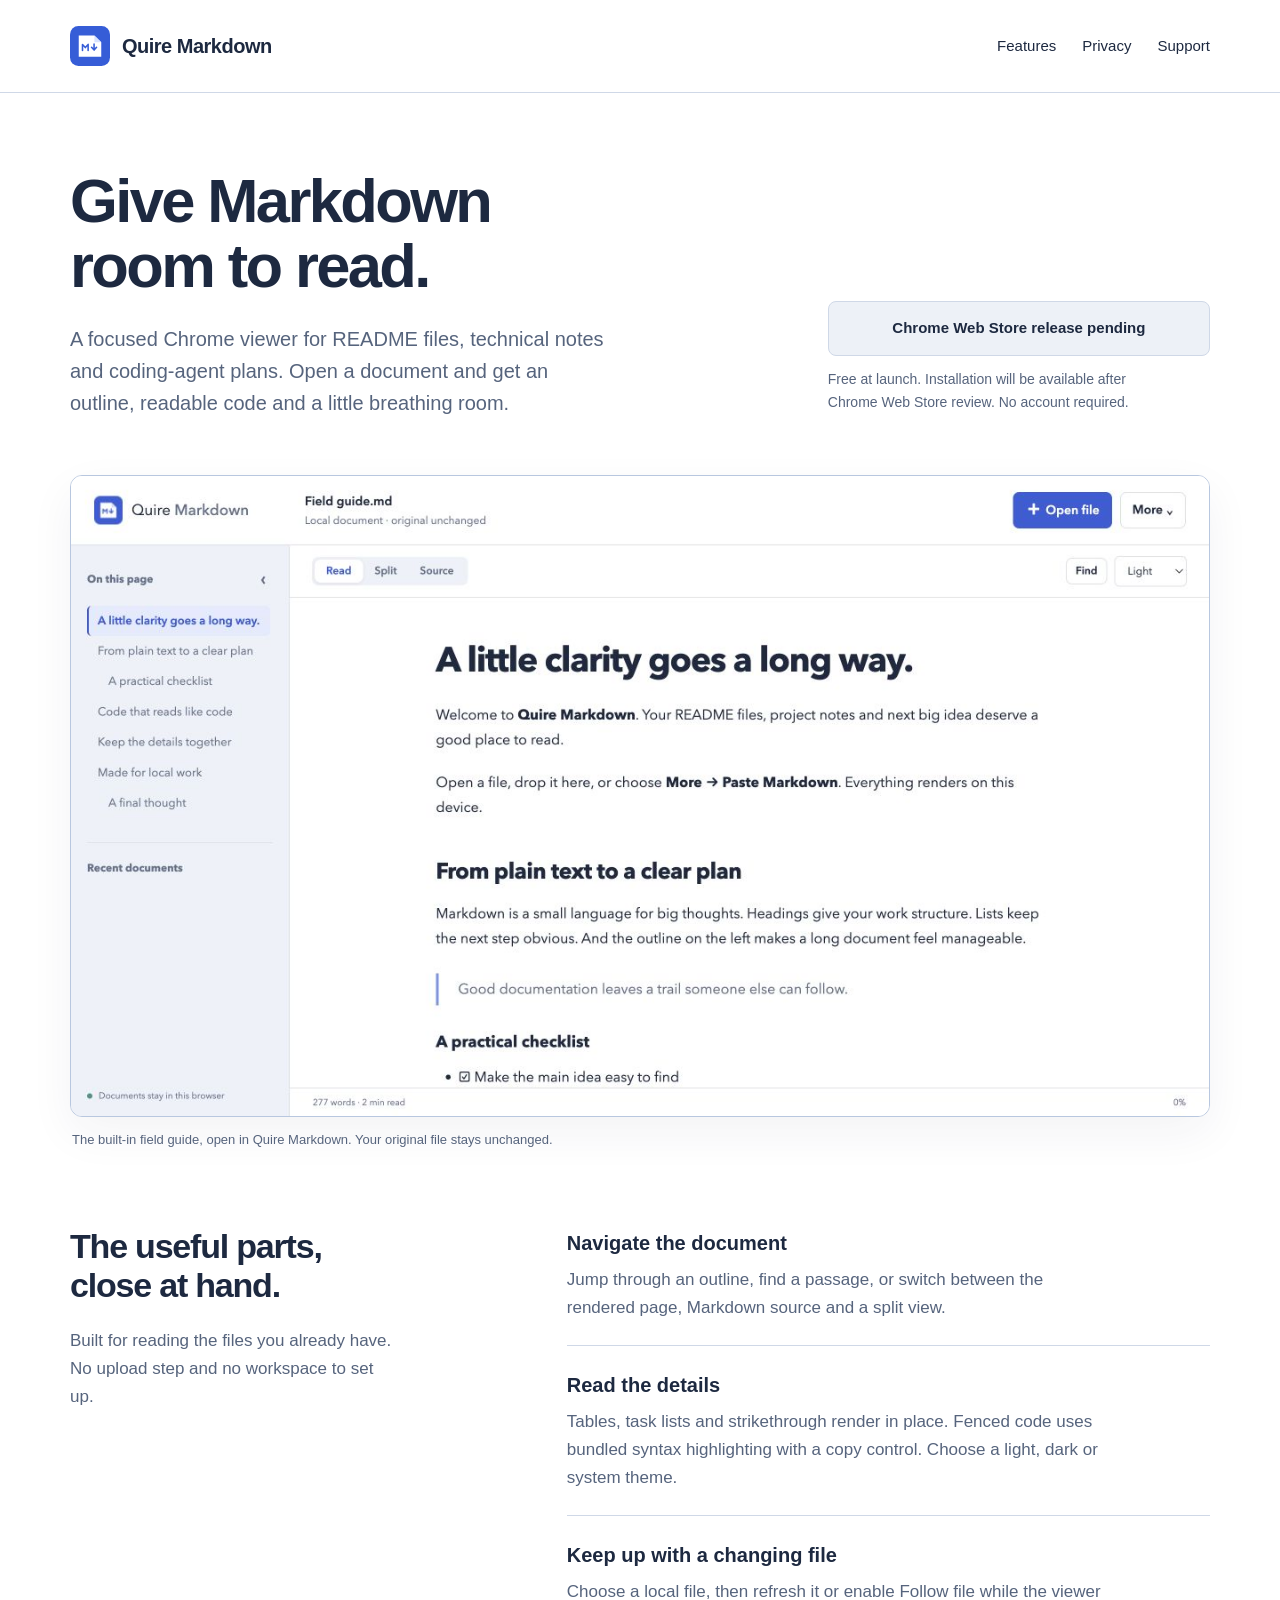
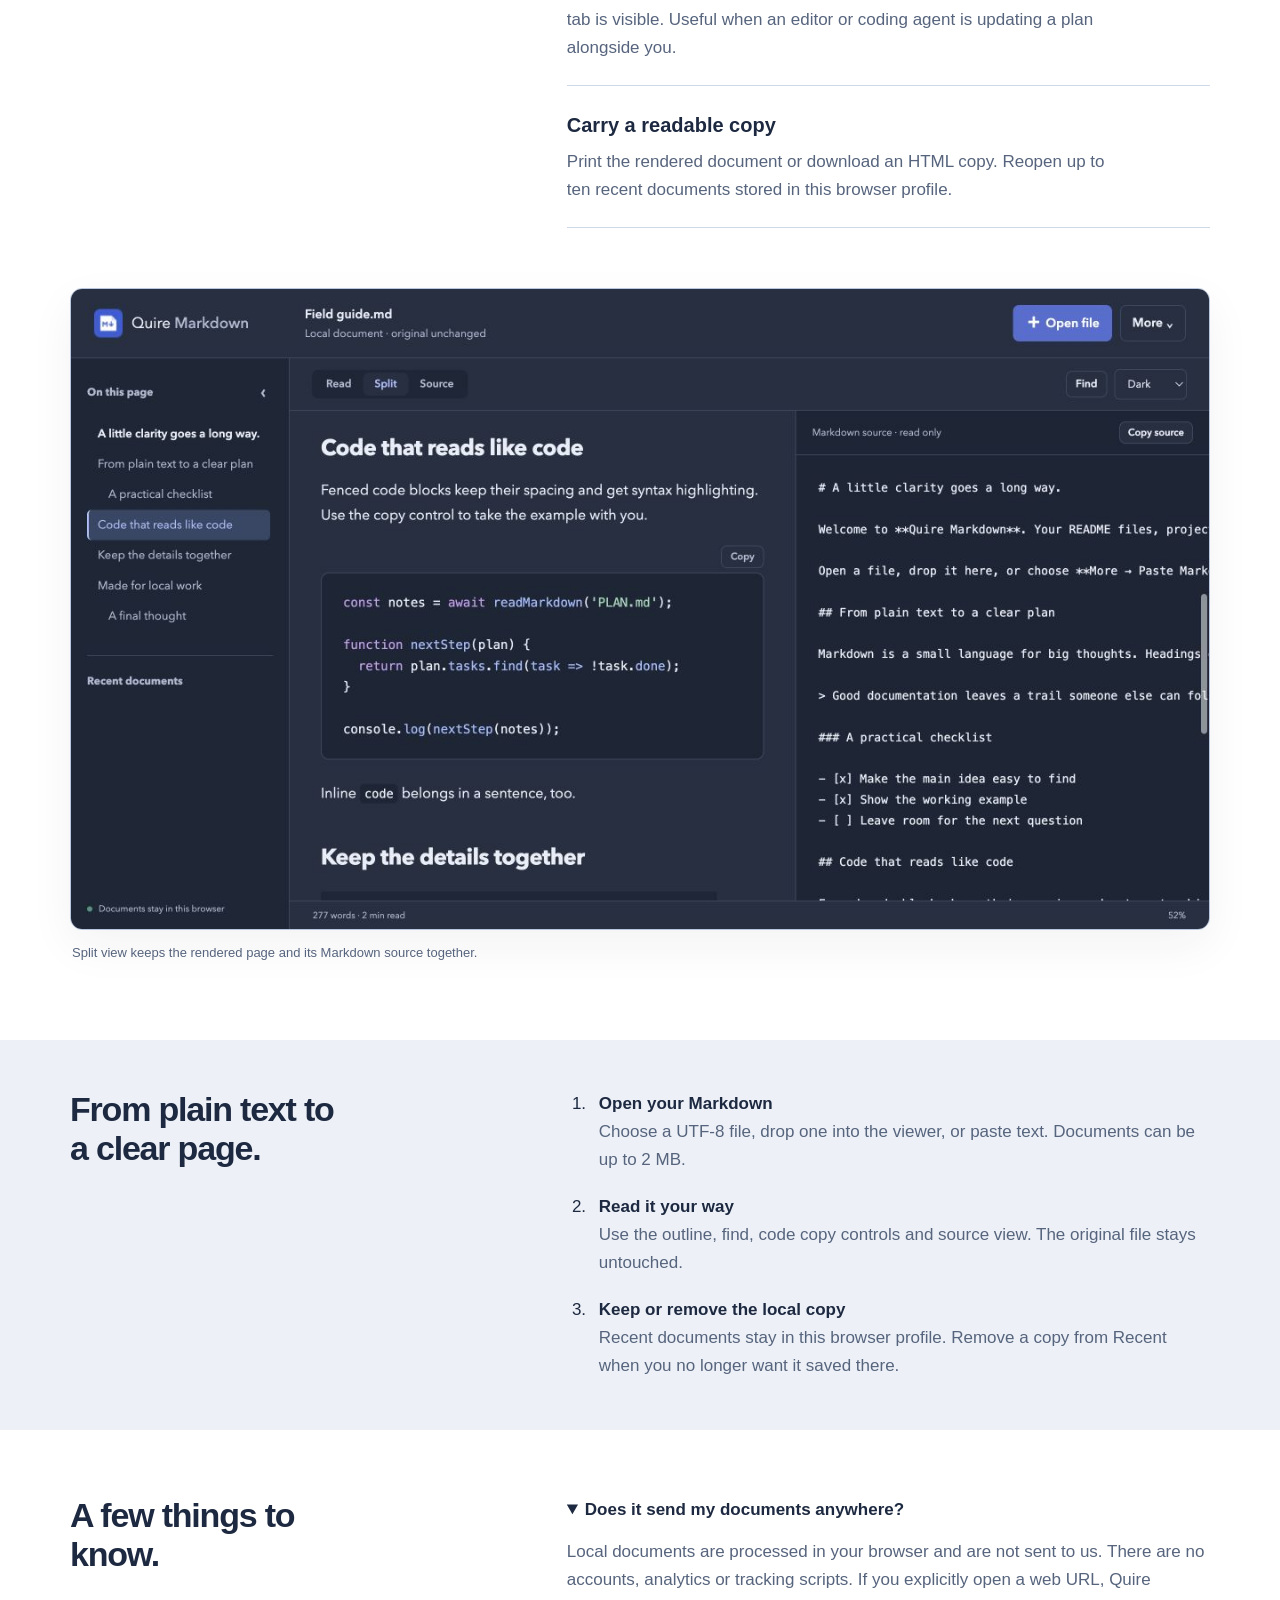
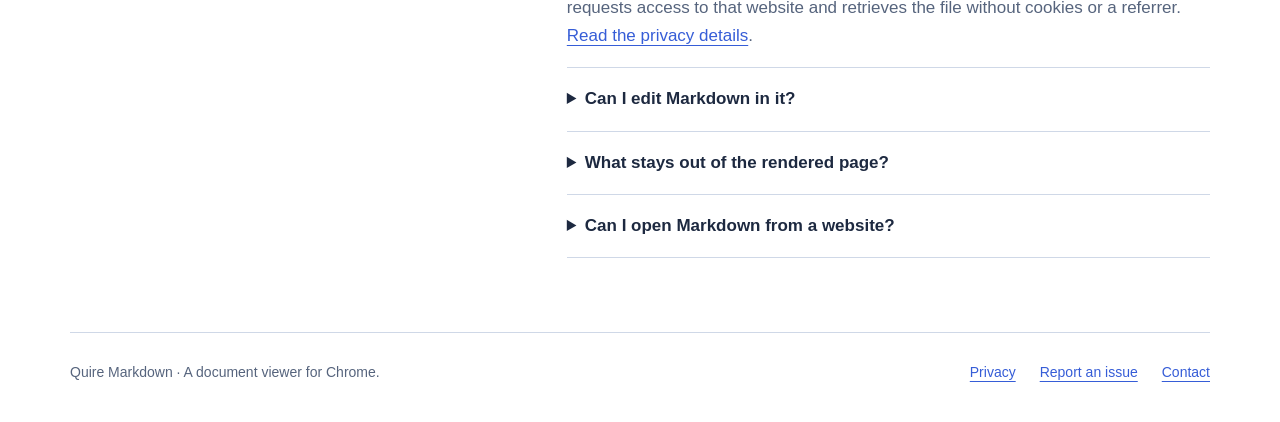
==== index.html @ 9e362818 "Publish Quire Markdown homepage and privacy policy" ====
<!doctype html>
<html lang="en">
<head>
  <meta charset="utf-8">
  <meta name="viewport" content="width=device-width, initial-scale=1">
  <meta name="description" content="A free Chrome extension for reading Markdown files, README documents and technical notes. Outlines, code highlighting, source view and local file refresh.">
  <meta name="theme-color" content="#365dd7">
  <meta property="og:type" content="website">
  <meta property="og:title" content="Quire Markdown — Give Markdown room to read">
  <meta property="og:description" content="Read local Markdown with a clear outline, highlighted code and a source view. Free, no accounts, no tracking.">
  <meta property="og:url" content="https://dzoba.github.io/quire-markdown/">
  <meta property="og:image" content="https://dzoba.github.io/quire-markdown/assets/reader-light.png">
  <meta property="og:image:width" content="1280">
  <meta property="og:image:height" content="720">
  <meta name="twitter:card" content="summary_large_image">
  <link rel="canonical" href="https://dzoba.github.io/quire-markdown/">
  <link rel="icon" href="assets/icon.svg" type="image/svg+xml">
  <link rel="stylesheet" href="styles.css">
  <title>Quire Markdown — Viewer for Chrome</title>
</head>
<body>
  <a class="skip" href="#main">Skip to content</a>
  <header><div class="wrap topbar">
    <a class="brand" href="./"><img src="assets/icon.svg" width="40" height="40" alt="">Quire Markdown</a>
    <nav aria-label="Main"><a href="#features">Features</a><a href="privacy.html">Privacy</a><a href="https://github.com/dzoba/quire-markdown/issues">Support</a></nav>
  </div></header>
  <main id="main">
    <div class="wrap">
      <section class="hero" aria-labelledby="headline">
        <div><h1 id="headline">Give Markdown room to read.</h1><p class="intro">A focused Chrome viewer for README files, technical notes and coding-agent plans. Open a document and get an outline, readable code and a little breathing room.</p></div>
        <div class="install"><button type="button" disabled aria-describedby="releaseStatus">Chrome Web Store release pending</button><p id="releaseStatus">Free at launch. Installation will be available after Chrome Web Store review. No account required.</p></div>
      </section>
      <figure class="preview">
        <div class="reader"><img src="assets/reader-light.png" width="1280" height="720" alt="Quire Markdown showing a rendered field guide, a heading outline and controls for reading, source view, find and theme."></div>
        <figcaption>The built-in field guide, open in Quire Markdown. Your original file stays unchanged.</figcaption>
      </figure>
      <section class="features" id="features" aria-labelledby="featuresTitle">
        <div><h2 id="featuresTitle">The useful parts, close at hand.</h2><p class="lead">Built for reading the files you already have. No upload step and no workspace to set up.</p></div>
        <dl class="feature-list">
          <div><dt>Navigate the document</dt><dd>Jump through an outline, find a passage, or switch between the rendered page, Markdown source and a split view.</dd></div>
          <div><dt>Read the details</dt><dd>Tables, task lists and strikethrough render in place. Fenced code uses bundled syntax highlighting with a copy control. Choose a light, dark or system theme.</dd></div>
          <div><dt>Keep up with a changing file</dt><dd>Choose a local file, then refresh it or enable Follow file while the viewer tab is visible. Useful when an editor or coding agent is updating a plan alongside you.</dd></div>
          <div><dt>Carry a readable copy</dt><dd>Print the rendered document or download an HTML copy. Reopen up to ten recent documents stored in this browser profile.</dd></div>
        </dl>
      </section>
      <figure class="preview secondary-preview"><div class="reader"><img src="assets/reader-dark-split.png" width="1280" height="720" loading="lazy" alt="Quire Markdown in its dark theme, with rendered content beside the original Markdown source."></div><figcaption>Split view keeps the rendered page and its Markdown source together.</figcaption></figure>
    </div>
    <section class="how" aria-labelledby="howTitle"><div class="wrap how-inner"><h2 id="howTitle">From plain text to a clear page.</h2><ol class="steps"><li><strong>Open your Markdown</strong><span>Choose a UTF-8 file, drop one into the viewer, or paste text. Documents can be up to 2 MB.</span></li><li><strong>Read it your way</strong><span>Use the outline, find, code copy controls and source view. The original file stays untouched.</span></li><li><strong>Keep or remove the local copy</strong><span>Recent documents stay in this browser profile. Remove a copy from Recent when you no longer want it saved there.</span></li></ol></div></section>
    <section class="wrap faq" aria-labelledby="questionsTitle"><h2 id="questionsTitle">A few things to know.</h2><div class="questions">
      <details open><summary>Does it send my documents anywhere?</summary><p>Local documents are processed in your browser and are not sent to us. There are no accounts, analytics or tracking scripts. If you explicitly open a web URL, Quire requests access to that website and retrieves the file without cookies or a referrer. <a href="privacy.html">Read the privacy details</a>.</p></details>
      <details><summary>Can I edit Markdown in it?</summary><p>Quire Markdown is a viewer. It does not edit or overwrite original files. Edit in your preferred text editor and use Refresh or Follow file to see changes. Follow works for a file selected with Open file during the current viewer session; dropped files and recent copies are snapshots.</p></details>
      <details><summary>What stays out of the rendered page?</summary><p>Images appear as blocked text references. Scripts, styles, forms and embedded content are removed. Diagrams and math are not rendered. Highlighting supports bundled common languages; unknown languages and large code blocks remain readable plain text.</p></details>
      <details><summary>Can I open Markdown from a website?</summary><p>Yes, using a raw HTTP or HTTPS Markdown link after granting that origin access. Redirects are rejected. For a login-protected file or a redirecting link, download the file normally and open the local copy. The extension does not automatically replace every website you visit.</p></details>
    </div></section>
  </main>
  <footer class="wrap footer"><p>Quire Markdown · A document viewer for Chrome.</p><div class="footer-links"><a href="privacy.html">Privacy</a><a href="https://github.com/dzoba/quire-markdown/issues">Report an issue</a><a href="mailto:chris@dzoba.com">Contact</a></div></footer>
</body>
</html>
---- styles.css ----
:root{color-scheme:light;--paper:#fff;--shell:#edf1f7;--ink:#1d2940;--muted:#56647d;--blue:#365dd7;--line:#cfd8e7;--selection:#e4eaff;font-family:"Avenir Next","Segoe UI",sans-serif;color:var(--ink);background:var(--paper);font-synthesis:none}*{box-sizing:border-box}html{scroll-behavior:smooth;scroll-padding-top:24px}body{margin:0;font-size:17px;line-height:1.65}a{color:var(--blue);text-decoration-thickness:1px;text-underline-offset:4px}a:hover{text-decoration-thickness:2px}a:focus-visible,button:focus-visible,summary:focus-visible{outline:3px solid var(--blue);outline-offset:5px}button{font:inherit}.wrap{width:min(1140px,calc(100% - 56px));margin-inline:auto}.skip{position:absolute;left:16px;top:-80px;padding:10px 16px;background:var(--paper);z-index:10}.skip:focus{top:12px}header{border-bottom:1px solid var(--line)}.topbar{min-height:92px;display:flex;align-items:center;justify-content:space-between;gap:24px}.brand{display:inline-flex;align-items:center;gap:12px;color:var(--ink);text-decoration:none;font-size:20px;font-weight:650;letter-spacing:-.5px}.brand img{width:40px;height:40px}nav{display:flex;gap:26px;align-items:center;font-size:15px}nav a{color:var(--ink);text-decoration:none}nav a:hover{text-decoration:underline}.hero{padding:75px 0 56px;display:grid;grid-template-columns:1.3fr .7fr;gap:48px;align-items:end}.hero h1{font-size:clamp(40px,4.8vw,64px);line-height:1.06;letter-spacing:-2.6px;font-weight:650;margin:0 0 25px;max-width:15ch}.hero .intro{font-size:20px;max-width:48ch;margin:0;color:var(--muted);line-height:1.6}.install{padding-bottom:5px}.install button{width:100%;background:var(--shell);border:1px solid var(--line);color:var(--ink);font-size:15px;font-weight:650;padding:14px 18px;border-radius:8px;cursor:default}.install p{font-size:14px;color:var(--muted);margin:12px 0 0;max-width:40ch}.preview{margin:0 0 76px}.reader{border:1px solid #b8c7df;border-radius:12px;overflow:hidden;background:var(--paper);box-shadow:0 16px 46px #1d29400e}.preview img{display:block;width:100%;height:auto}.secondary-preview{margin-top:-12px}.preview figcaption{font-size:13px;color:var(--muted);padding:12px 2px 0}.features{display:grid;grid-template-columns:.8fr 1.2fr;gap:68px;margin-bottom:72px}.features h2,.how h2,.faq h2{font-size:34px;letter-spacing:-1.2px;line-height:1.15;margin:0 0 22px;font-weight:650;max-width:15ch}.features .lead{max-width:34ch;color:var(--muted);margin:0}.feature-list{margin:0}.feature-list>div{padding:0 0 23px;margin:0 0 23px;border-bottom:1px solid var(--line)}.feature-list>div:last-child{margin-bottom:0}.feature-list dt{font-size:20px;font-weight:650;margin-bottom:6px}.feature-list dd{margin:0;color:var(--muted);max-width:58ch}.how{background:var(--shell);padding:50px 0;margin-bottom:66px}.how-inner{display:grid;grid-template-columns:.8fr 1.2fr;gap:68px}.steps{padding-left:24px;margin:0}.steps li{padding:0 0 19px 8px}.steps li:last-child{padding-bottom:0}.steps strong{display:block;font-weight:650}.steps span{color:var(--muted)}.faq{display:grid;grid-template-columns:.8fr 1.2fr;gap:68px;margin-bottom:74px}.questions details{border-bottom:1px solid var(--line);padding:0 0 17px;margin:0 0 17px}.questions summary{cursor:pointer;font-weight:600;padding-right:12px}.questions p{color:var(--muted);margin:14px 0 0}.questions details:last-child{margin:0}.footer{border-top:1px solid var(--line);padding:28px 0 38px;display:flex;justify-content:space-between;gap:28px;color:var(--muted);font-size:14px}.footer p{margin:0}.footer-links{display:flex;gap:24px;flex-wrap:wrap}.policy{max-width:76ch;padding-top:60px;padding-bottom:68px;margin-inline:auto}.policy h1{font-size:48px;letter-spacing:-1.7px;line-height:1.1;margin:0 0 18px}.policy .date{color:var(--muted);font-size:14px;margin:0 0 28px}.policy h2{font-size:25px;line-height:1.25;letter-spacing:-.5px;margin:38px 0 13px}.policy h3{font-size:19px;margin:22px 0 10px}.policy p,.policy li{color:var(--muted)}.policy p{margin:0 0 16px}.policy li{margin-bottom:10px}.policy strong{color:var(--ink)}.policy ul{padding-left:23px}.policy .statement{background:var(--shell);border-left:3px solid var(--blue);padding:20px 24px;color:var(--ink)}.policy .permission-list dt{font-weight:650;margin-top:18px}.policy .permission-list dd{margin:5px 0 0;color:var(--muted)}@media(max-width:860px){.hero{gap:30px;grid-template-columns:1fr;padding-top:52px}.hero h1{max-width:18ch}.hero .intro{max-width:55ch}.install{max-width:355px}.features,.how-inner,.faq{gap:35px;grid-template-columns:.8fr 1.2fr}.features h2,.how h2,.faq h2{font-size:29px}}@media(max-width:600px){.wrap{width:calc(100% - 36px)}.topbar{min-height:83px;gap:14px;flex-wrap:wrap;padding-block:18px}.brand{font-size:18px}.brand img{width:34px;height:34px}nav{font-size:14px;gap:19px}.hero{padding:40px 0 33px}.hero h1{font-size:43px;letter-spacing:-1.9px}.hero .intro{font-size:18px}.preview{margin-bottom:47px}.features,.how-inner,.faq{display:block}.features h2,.how h2,.faq h2{max-width:25ch}.features .lead{margin-bottom:27px;max-width:50ch}.features{margin-bottom:42px}.feature-list dt{font-size:19px}.how{padding:35px 0;margin-bottom:43px}.steps{margin-top:26px}.questions{margin-top:28px}.faq{margin-bottom:44px}.footer{display:block;padding-top:24px}.footer-links{margin-top:18px;gap:18px}.policy{padding-top:38px}.policy h1{font-size:38px}.policy h2{font-size:23px}.policy .statement{padding:17px}}@media(prefers-reduced-motion:reduce){html{scroll-behavior:auto}}@media print{header,.install,.footer,.skip{display:none}.wrap{width:100%}.hero{padding:0}.preview{break-inside:avoid}.reader{box-shadow:none}.how{background:none}.policy{padding:0}.policy a{color:inherit}}
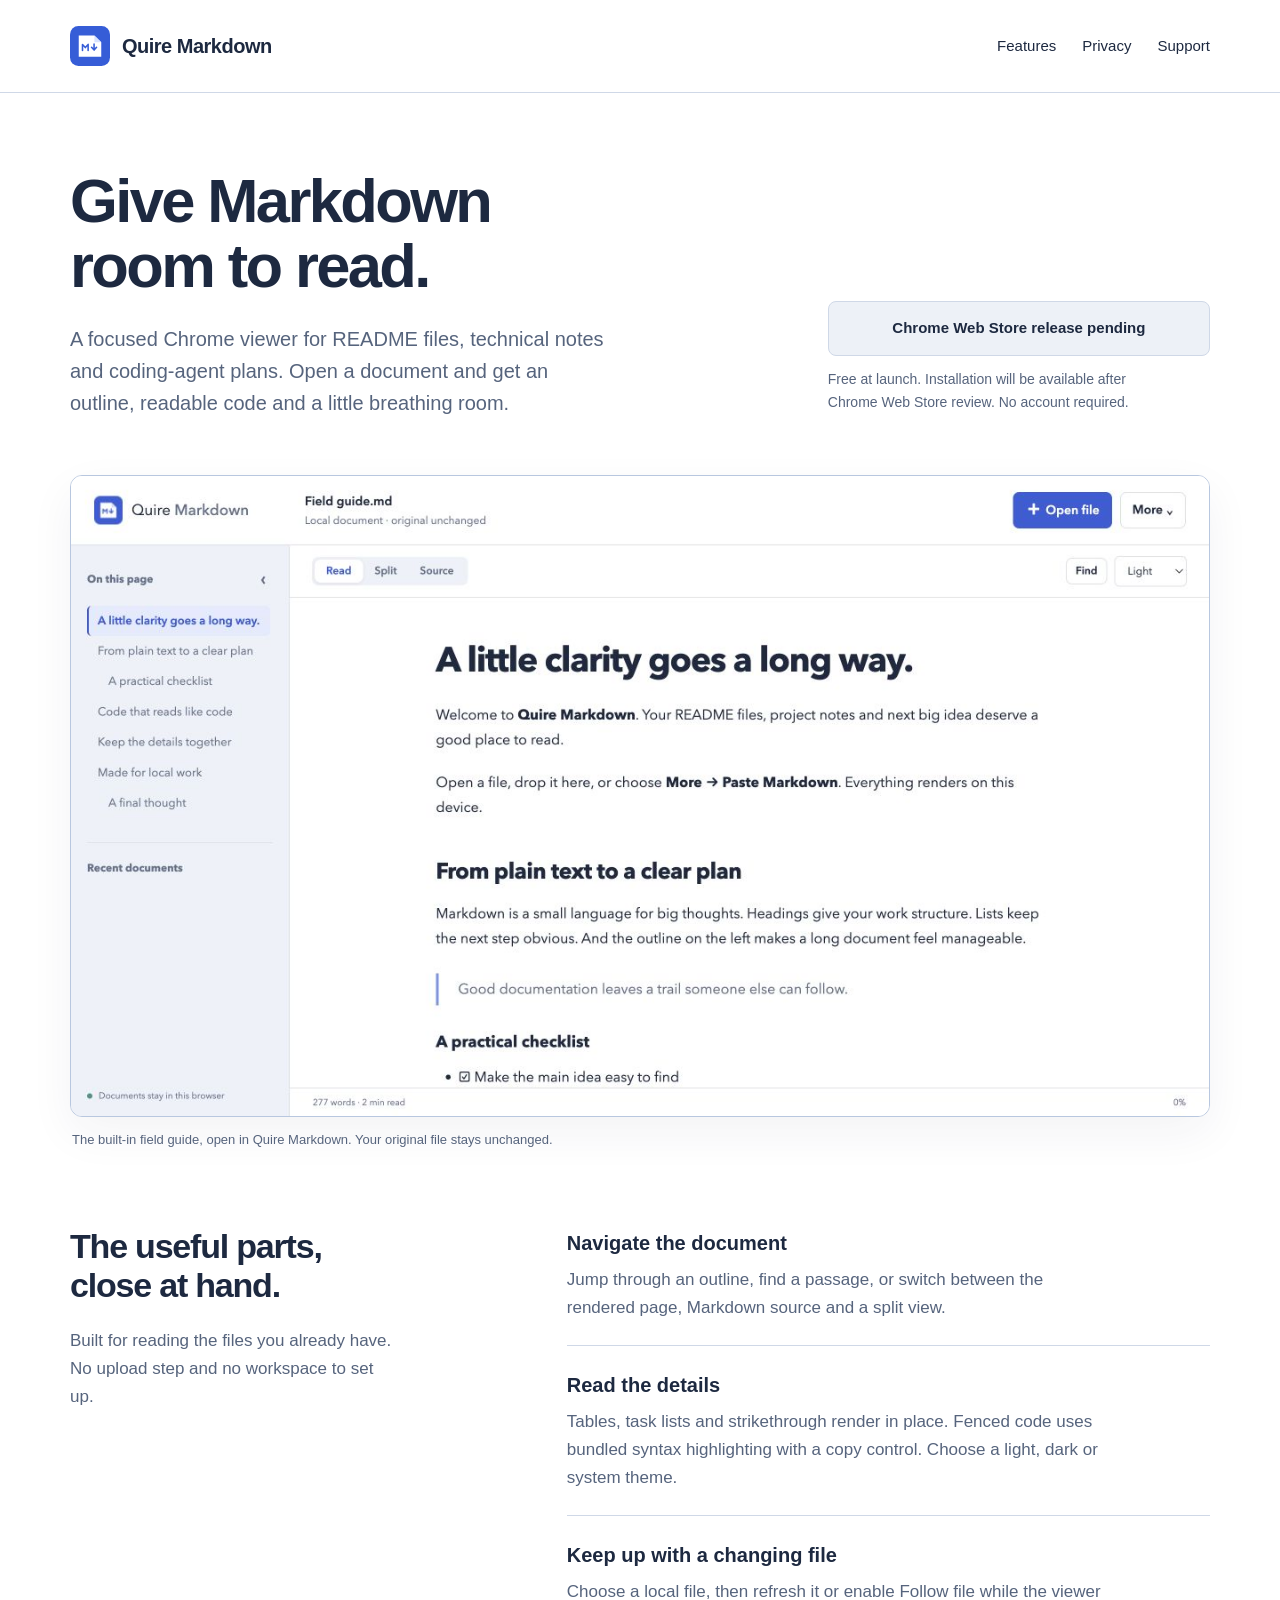
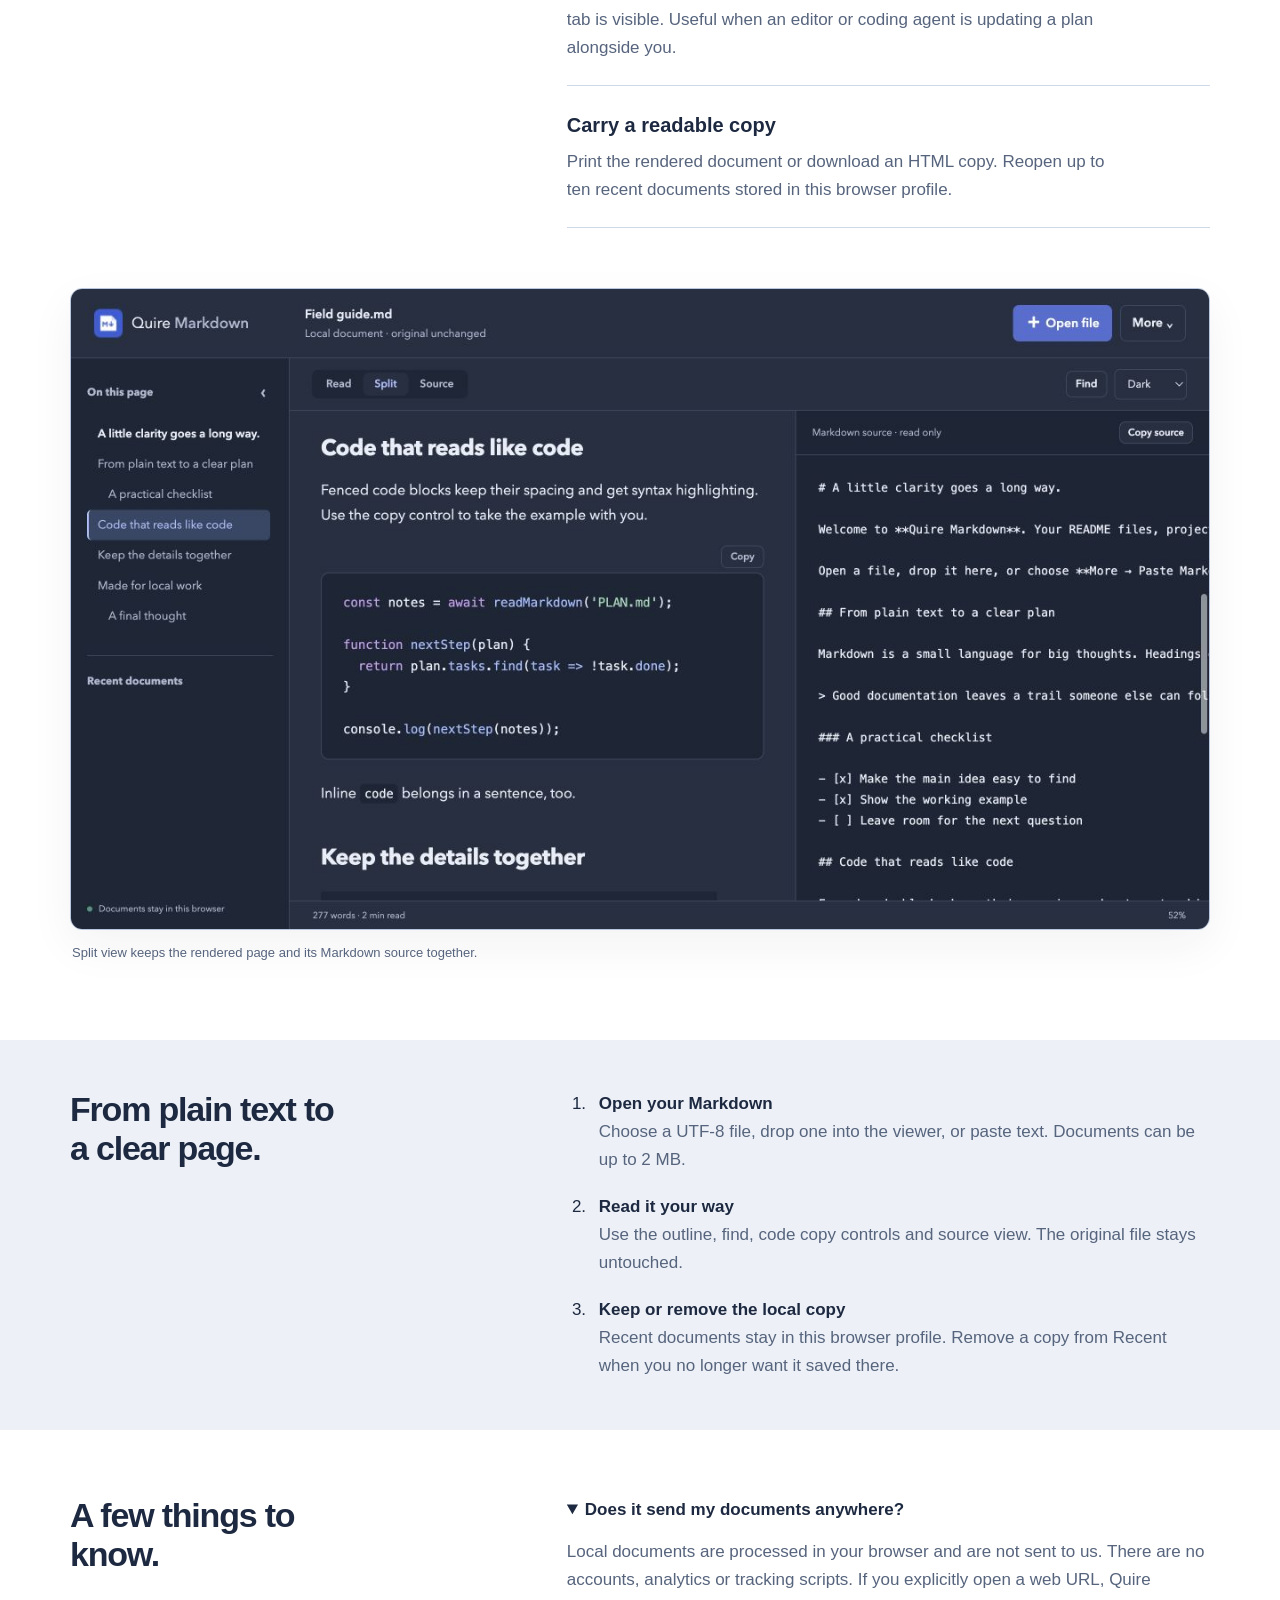
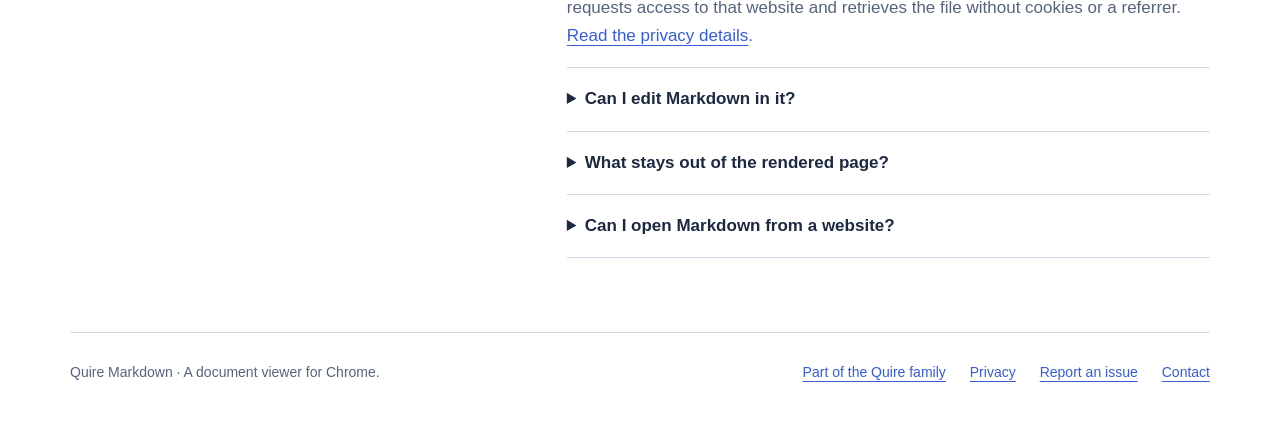
==== commit 1da22161: "Link to the Quire family homepage Co-Authored-By: Claude Opus 5.5 <noreply@anthropic.com> Claude-Ses" ====
--- a/index.html
+++ b/index.html
@@ -53,6 +53,6 @@
       <details><summary>Can I open Markdown from a website?</summary><p>Yes, using a raw HTTP or HTTPS Markdown link after granting that origin access. Redirects are rejected. For a login-protected file or a redirecting link, download the file normally and open the local copy. The extension does not automatically replace every website you visit.</p></details>
     </div></section>
   </main>
-  <footer class="wrap footer"><p>Quire Markdown · A document viewer for Chrome.</p><div class="footer-links"><a href="privacy.html">Privacy</a><a href="https://github.com/dzoba/quire-markdown/issues">Report an issue</a><a href="mailto:chris@dzoba.com">Contact</a></div></footer>
+  <footer class="wrap footer"><p>Quire Markdown · A document viewer for Chrome.</p><div class="footer-links"><a href="https://dzoba.github.io/quire/">Part of the Quire family</a><a href="privacy.html">Privacy</a><a href="https://github.com/dzoba/quire-markdown/issues">Report an issue</a><a href="mailto:chris@dzoba.com">Contact</a></div></footer>
 </body>
 </html>
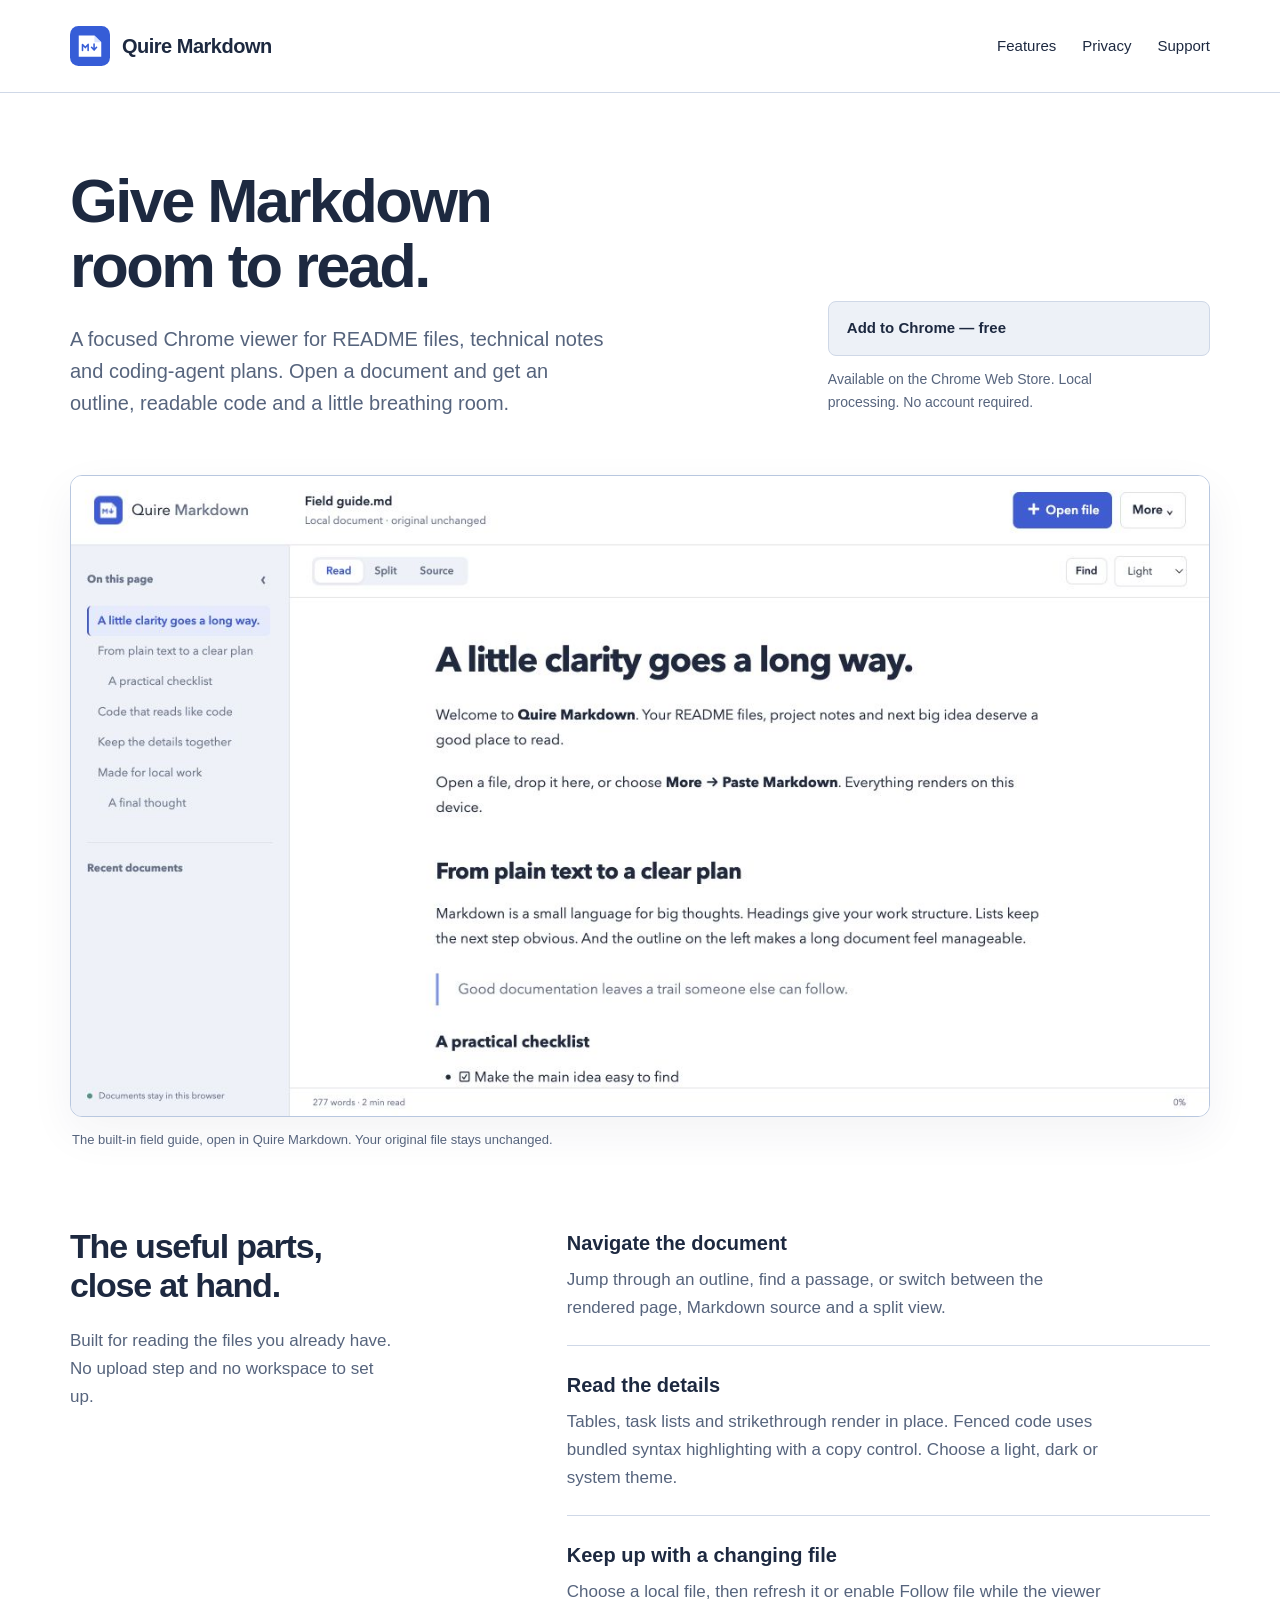
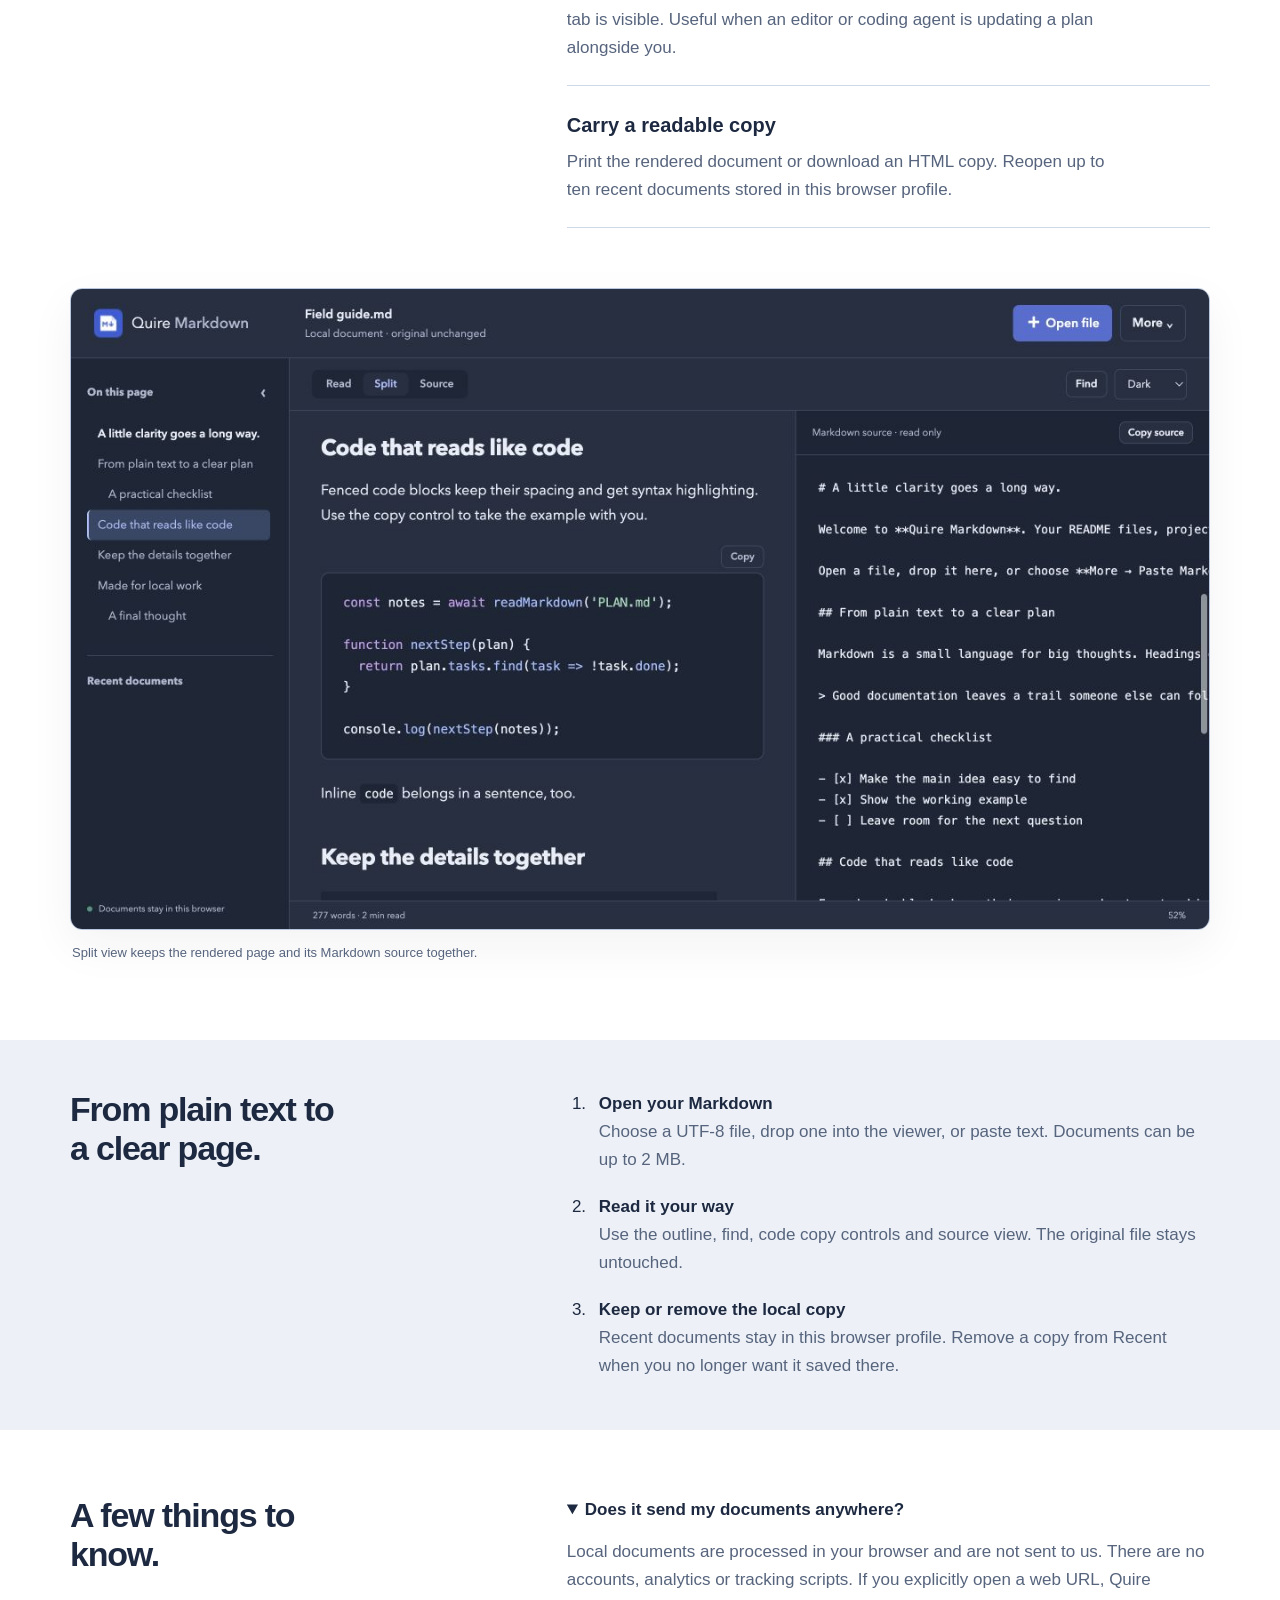
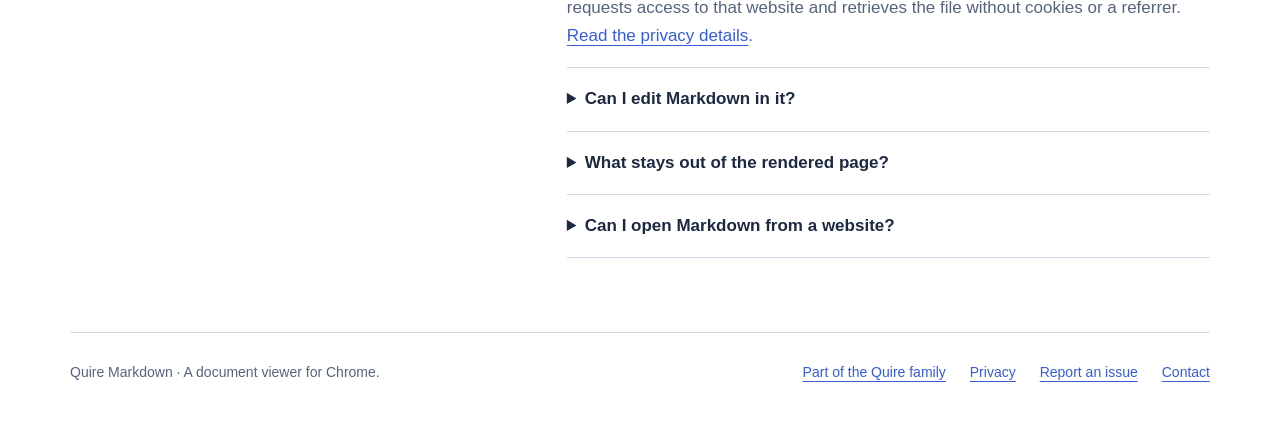
==== commit 025b6d64: "Link the approved Markdown extension and Quire family" ====
--- a/index.html
+++ b/index.html
@@ -28,7 +28,7 @@
     <div class="wrap">
       <section class="hero" aria-labelledby="headline">
         <div><h1 id="headline">Give Markdown room to read.</h1><p class="intro">A focused Chrome viewer for README files, technical notes and coding-agent plans. Open a document and get an outline, readable code and a little breathing room.</p></div>
-        <div class="install"><button type="button" disabled aria-describedby="releaseStatus">Chrome Web Store release pending</button><p id="releaseStatus">Free at launch. Installation will be available after Chrome Web Store review. No account required.</p></div>
+        <div class="install"><a class="install-button" href="https://chromewebstore.google.com/detail/hghkgbeaccjnfdihghilbgjgpgmeaafh" aria-describedby="releaseStatus">Add to Chrome — free</a><p id="releaseStatus">Available on the Chrome Web Store. Local processing. No account required.</p></div>
       </section>
       <figure class="preview">
         <div class="reader"><img src="assets/reader-light.png" width="1280" height="720" alt="Quire Markdown showing a rendered field guide, a heading outline and controls for reading, source view, find and theme."></div>
@@ -53,6 +53,6 @@
       <details><summary>Can I open Markdown from a website?</summary><p>Yes, using a raw HTTP or HTTPS Markdown link after granting that origin access. Redirects are rejected. For a login-protected file or a redirecting link, download the file normally and open the local copy. The extension does not automatically replace every website you visit.</p></details>
     </div></section>
   </main>
-  <footer class="wrap footer"><p>Quire Markdown · A document viewer for Chrome.</p><div class="footer-links"><a href="https://dzoba.github.io/quire/">Part of the Quire family</a><a href="privacy.html">Privacy</a><a href="https://github.com/dzoba/quire-markdown/issues">Report an issue</a><a href="mailto:chris@dzoba.com">Contact</a></div></footer>
+  <footer class="wrap footer"><p>Quire Markdown · A document viewer for Chrome.</p><div class="footer-links"><a href="https://quireapps.com/">Part of the Quire family</a><a href="privacy.html">Privacy</a><a href="https://github.com/dzoba/quire-markdown/issues">Report an issue</a><a href="mailto:chris@dzoba.com">Contact</a></div></footer>
 </body>
 </html>
--- a/styles.css
+++ b/styles.css
@@ -1 +1,3 @@
-:root{color-scheme:light;--paper:#fff;--shell:#edf1f7;--ink:#1d2940;--muted:#56647d;--blue:#365dd7;--line:#cfd8e7;--selection:#e4eaff;font-family:"Avenir Next","Segoe UI",sans-serif;color:var(--ink);background:var(--paper);font-synthesis:none}*{box-sizing:border-box}html{scroll-behavior:smooth;scroll-padding-top:24px}body{margin:0;font-size:17px;line-height:1.65}a{color:var(--blue);text-decoration-thickness:1px;text-underline-offset:4px}a:hover{text-decoration-thickness:2px}a:focus-visible,button:focus-visible,summary:focus-visible{outline:3px solid var(--blue);outline-offset:5px}button{font:inherit}.wrap{width:min(1140px,calc(100% - 56px));margin-inline:auto}.skip{position:absolute;left:16px;top:-80px;padding:10px 16px;background:var(--paper);z-index:10}.skip:focus{top:12px}header{border-bottom:1px solid var(--line)}.topbar{min-height:92px;display:flex;align-items:center;justify-content:space-between;gap:24px}.brand{display:inline-flex;align-items:center;gap:12px;color:var(--ink);text-decoration:none;font-size:20px;font-weight:650;letter-spacing:-.5px}.brand img{width:40px;height:40px}nav{display:flex;gap:26px;align-items:center;font-size:15px}nav a{color:var(--ink);text-decoration:none}nav a:hover{text-decoration:underline}.hero{padding:75px 0 56px;display:grid;grid-template-columns:1.3fr .7fr;gap:48px;align-items:end}.hero h1{font-size:clamp(40px,4.8vw,64px);line-height:1.06;letter-spacing:-2.6px;font-weight:650;margin:0 0 25px;max-width:15ch}.hero .intro{font-size:20px;max-width:48ch;margin:0;color:var(--muted);line-height:1.6}.install{padding-bottom:5px}.install button{width:100%;background:var(--shell);border:1px solid var(--line);color:var(--ink);font-size:15px;font-weight:650;padding:14px 18px;border-radius:8px;cursor:default}.install p{font-size:14px;color:var(--muted);margin:12px 0 0;max-width:40ch}.preview{margin:0 0 76px}.reader{border:1px solid #b8c7df;border-radius:12px;overflow:hidden;background:var(--paper);box-shadow:0 16px 46px #1d29400e}.preview img{display:block;width:100%;height:auto}.secondary-preview{margin-top:-12px}.preview figcaption{font-size:13px;color:var(--muted);padding:12px 2px 0}.features{display:grid;grid-template-columns:.8fr 1.2fr;gap:68px;margin-bottom:72px}.features h2,.how h2,.faq h2{font-size:34px;letter-spacing:-1.2px;line-height:1.15;margin:0 0 22px;font-weight:650;max-width:15ch}.features .lead{max-width:34ch;color:var(--muted);margin:0}.feature-list{margin:0}.feature-list>div{padding:0 0 23px;margin:0 0 23px;border-bottom:1px solid var(--line)}.feature-list>div:last-child{margin-bottom:0}.feature-list dt{font-size:20px;font-weight:650;margin-bottom:6px}.feature-list dd{margin:0;color:var(--muted);max-width:58ch}.how{background:var(--shell);padding:50px 0;margin-bottom:66px}.how-inner{display:grid;grid-template-columns:.8fr 1.2fr;gap:68px}.steps{padding-left:24px;margin:0}.steps li{padding:0 0 19px 8px}.steps li:last-child{padding-bottom:0}.steps strong{display:block;font-weight:650}.steps span{color:var(--muted)}.faq{display:grid;grid-template-columns:.8fr 1.2fr;gap:68px;margin-bottom:74px}.questions details{border-bottom:1px solid var(--line);padding:0 0 17px;margin:0 0 17px}.questions summary{cursor:pointer;font-weight:600;padding-right:12px}.questions p{color:var(--muted);margin:14px 0 0}.questions details:last-child{margin:0}.footer{border-top:1px solid var(--line);padding:28px 0 38px;display:flex;justify-content:space-between;gap:28px;color:var(--muted);font-size:14px}.footer p{margin:0}.footer-links{display:flex;gap:24px;flex-wrap:wrap}.policy{max-width:76ch;padding-top:60px;padding-bottom:68px;margin-inline:auto}.policy h1{font-size:48px;letter-spacing:-1.7px;line-height:1.1;margin:0 0 18px}.policy .date{color:var(--muted);font-size:14px;margin:0 0 28px}.policy h2{font-size:25px;line-height:1.25;letter-spacing:-.5px;margin:38px 0 13px}.policy h3{font-size:19px;margin:22px 0 10px}.policy p,.policy li{color:var(--muted)}.policy p{margin:0 0 16px}.policy li{margin-bottom:10px}.policy strong{color:var(--ink)}.policy ul{padding-left:23px}.policy .statement{background:var(--shell);border-left:3px solid var(--blue);padding:20px 24px;color:var(--ink)}.policy .permission-list dt{font-weight:650;margin-top:18px}.policy .permission-list dd{margin:5px 0 0;color:var(--muted)}@media(max-width:860px){.hero{gap:30px;grid-template-columns:1fr;padding-top:52px}.hero h1{max-width:18ch}.hero .intro{max-width:55ch}.install{max-width:355px}.features,.how-inner,.faq{gap:35px;grid-template-columns:.8fr 1.2fr}.features h2,.how h2,.faq h2{font-size:29px}}@media(max-width:600px){.wrap{width:calc(100% - 36px)}.topbar{min-height:83px;gap:14px;flex-wrap:wrap;padding-block:18px}.brand{font-size:18px}.brand img{width:34px;height:34px}nav{font-size:14px;gap:19px}.hero{padding:40px 0 33px}.hero h1{font-size:43px;letter-spacing:-1.9px}.hero .intro{font-size:18px}.preview{margin-bottom:47px}.features,.how-inner,.faq{display:block}.features h2,.how h2,.faq h2{max-width:25ch}.features .lead{margin-bottom:27px;max-width:50ch}.features{margin-bottom:42px}.feature-list dt{font-size:19px}.how{padding:35px 0;margin-bottom:43px}.steps{margin-top:26px}.questions{margin-top:28px}.faq{margin-bottom:44px}.footer{display:block;padding-top:24px}.footer-links{margin-top:18px;gap:18px}.policy{padding-top:38px}.policy h1{font-size:38px}.policy h2{font-size:23px}.policy .statement{padding:17px}}@media(prefers-reduced-motion:reduce){html{scroll-behavior:auto}}@media print{header,.install,.footer,.skip{display:none}.wrap{width:100%}.hero{padding:0}.preview{break-inside:avoid}.reader{box-shadow:none}.how{background:none}.policy{padding:0}.policy a{color:inherit}}
+:root{color-scheme:light;--paper:#fff;--shell:#edf1f7;--ink:#1d2940;--muted:#56647d;--blue:#365dd7;--line:#cfd8e7;--selection:#e4eaff;font-family:"Avenir Next","Segoe UI",sans-serif;color:var(--ink);background:var(--paper);font-synthesis:none}*{box-sizing:border-box}html{scroll-behavior:smooth;scroll-padding-top:24px}body{margin:0;font-size:17px;line-height:1.65}a{color:var(--blue);text-decoration-thickness:1px;text-underline-offset:4px}a:hover{text-decoration-thickness:2px}a:focus-visible,button:focus-visible,summary:focus-visible{outline:3px solid var(--blue);outline-offset:5px}button{font:inherit}.wrap{width:min(1140px,calc(100% - 56px));margin-inline:auto}.skip{position:absolute;left:16px;top:-80px;padding:10px 16px;background:var(--paper);z-index:10}.skip:focus{top:12px}header{border-bottom:1px solid var(--line)}.topbar{min-height:92px;display:flex;align-items:center;justify-content:space-between;gap:24px}.brand{display:inline-flex;align-items:center;gap:12px;color:var(--ink);text-decoration:none;font-size:20px;font-weight:650;letter-spacing:-.5px}.brand img{width:40px;height:40px}nav{display:flex;gap:26px;align-items:center;font-size:15px}nav a{color:var(--ink);text-decoration:none}nav a:hover{text-decoration:underline}.hero{padding:75px 0 56px;display:grid;grid-template-columns:1.3fr .7fr;gap:48px;align-items:end}.hero h1{font-size:clamp(40px,4.8vw,64px);line-height:1.06;letter-spacing:-2.6px;font-weight:650;margin:0 0 25px;max-width:15ch}.hero .intro{font-size:20px;max-width:48ch;margin:0;color:var(--muted);line-height:1.6}.install{padding-bottom:5px}.install button,.install .install-button{width:100%;background:var(--shell);border:1px solid var(--line);color:var(--ink);font-size:15px;font-weight:650;padding:14px 18px;border-radius:8px;cursor:default}.install p{font-size:14px;color:var(--muted);margin:12px 0 0;max-width:40ch}.preview{margin:0 0 76px}.reader{border:1px solid #b8c7df;border-radius:12px;overflow:hidden;background:var(--paper);box-shadow:0 16px 46px #1d29400e}.preview img{display:block;width:100%;height:auto}.secondary-preview{margin-top:-12px}.preview figcaption{font-size:13px;color:var(--muted);padding:12px 2px 0}.features{display:grid;grid-template-columns:.8fr 1.2fr;gap:68px;margin-bottom:72px}.features h2,.how h2,.faq h2{font-size:34px;letter-spacing:-1.2px;line-height:1.15;margin:0 0 22px;font-weight:650;max-width:15ch}.features .lead{max-width:34ch;color:var(--muted);margin:0}.feature-list{margin:0}.feature-list>div{padding:0 0 23px;margin:0 0 23px;border-bottom:1px solid var(--line)}.feature-list>div:last-child{margin-bottom:0}.feature-list dt{font-size:20px;font-weight:650;margin-bottom:6px}.feature-list dd{margin:0;color:var(--muted);max-width:58ch}.how{background:var(--shell);padding:50px 0;margin-bottom:66px}.how-inner{display:grid;grid-template-columns:.8fr 1.2fr;gap:68px}.steps{padding-left:24px;margin:0}.steps li{padding:0 0 19px 8px}.steps li:last-child{padding-bottom:0}.steps strong{display:block;font-weight:650}.steps span{color:var(--muted)}.faq{display:grid;grid-template-columns:.8fr 1.2fr;gap:68px;margin-bottom:74px}.questions details{border-bottom:1px solid var(--line);padding:0 0 17px;margin:0 0 17px}.questions summary{cursor:pointer;font-weight:600;padding-right:12px}.questions p{color:var(--muted);margin:14px 0 0}.questions details:last-child{margin:0}.footer{border-top:1px solid var(--line);padding:28px 0 38px;display:flex;justify-content:space-between;gap:28px;color:var(--muted);font-size:14px}.footer p{margin:0}.footer-links{display:flex;gap:24px;flex-wrap:wrap}.policy{max-width:76ch;padding-top:60px;padding-bottom:68px;margin-inline:auto}.policy h1{font-size:48px;letter-spacing:-1.7px;line-height:1.1;margin:0 0 18px}.policy .date{color:var(--muted);font-size:14px;margin:0 0 28px}.policy h2{font-size:25px;line-height:1.25;letter-spacing:-.5px;margin:38px 0 13px}.policy h3{font-size:19px;margin:22px 0 10px}.policy p,.policy li{color:var(--muted)}.policy p{margin:0 0 16px}.policy li{margin-bottom:10px}.policy strong{color:var(--ink)}.policy ul{padding-left:23px}.policy .statement{background:var(--shell);border-left:3px solid var(--blue);padding:20px 24px;color:var(--ink)}.policy .permission-list dt{font-weight:650;margin-top:18px}.policy .permission-list dd{margin:5px 0 0;color:var(--muted)}@media(max-width:860px){.hero{gap:30px;grid-template-columns:1fr;padding-top:52px}.hero h1{max-width:18ch}.hero .intro{max-width:55ch}.install{max-width:355px}.features,.how-inner,.faq{gap:35px;grid-template-columns:.8fr 1.2fr}.features h2,.how h2,.faq h2{font-size:29px}}@media(max-width:600px){.wrap{width:calc(100% - 36px)}.topbar{min-height:83px;gap:14px;flex-wrap:wrap;padding-block:18px}.brand{font-size:18px}.brand img{width:34px;height:34px}nav{font-size:14px;gap:19px}.hero{padding:40px 0 33px}.hero h1{font-size:43px;letter-spacing:-1.9px}.hero .intro{font-size:18px}.preview{margin-bottom:47px}.features,.how-inner,.faq{display:block}.features h2,.how h2,.faq h2{max-width:25ch}.features .lead{margin-bottom:27px;max-width:50ch}.features{margin-bottom:42px}.feature-list dt{font-size:19px}.how{padding:35px 0;margin-bottom:43px}.steps{margin-top:26px}.questions{margin-top:28px}.faq{margin-bottom:44px}.footer{display:block;padding-top:24px}.footer-links{margin-top:18px;gap:18px}.policy{padding-top:38px}.policy h1{font-size:38px}.policy h2{font-size:23px}.policy .statement{padding:17px}}@media(prefers-reduced-motion:reduce){html{scroll-behavior:auto}}@media print{header,.install,.footer,.skip{display:none}.wrap{width:100%}.hero{padding:0}.preview{break-inside:avoid}.reader{box-shadow:none}.how{background:none}.policy{padding:0}.policy a{color:inherit}}
+
+.install .install-button{display:inline-block;text-decoration:none;cursor:pointer}
